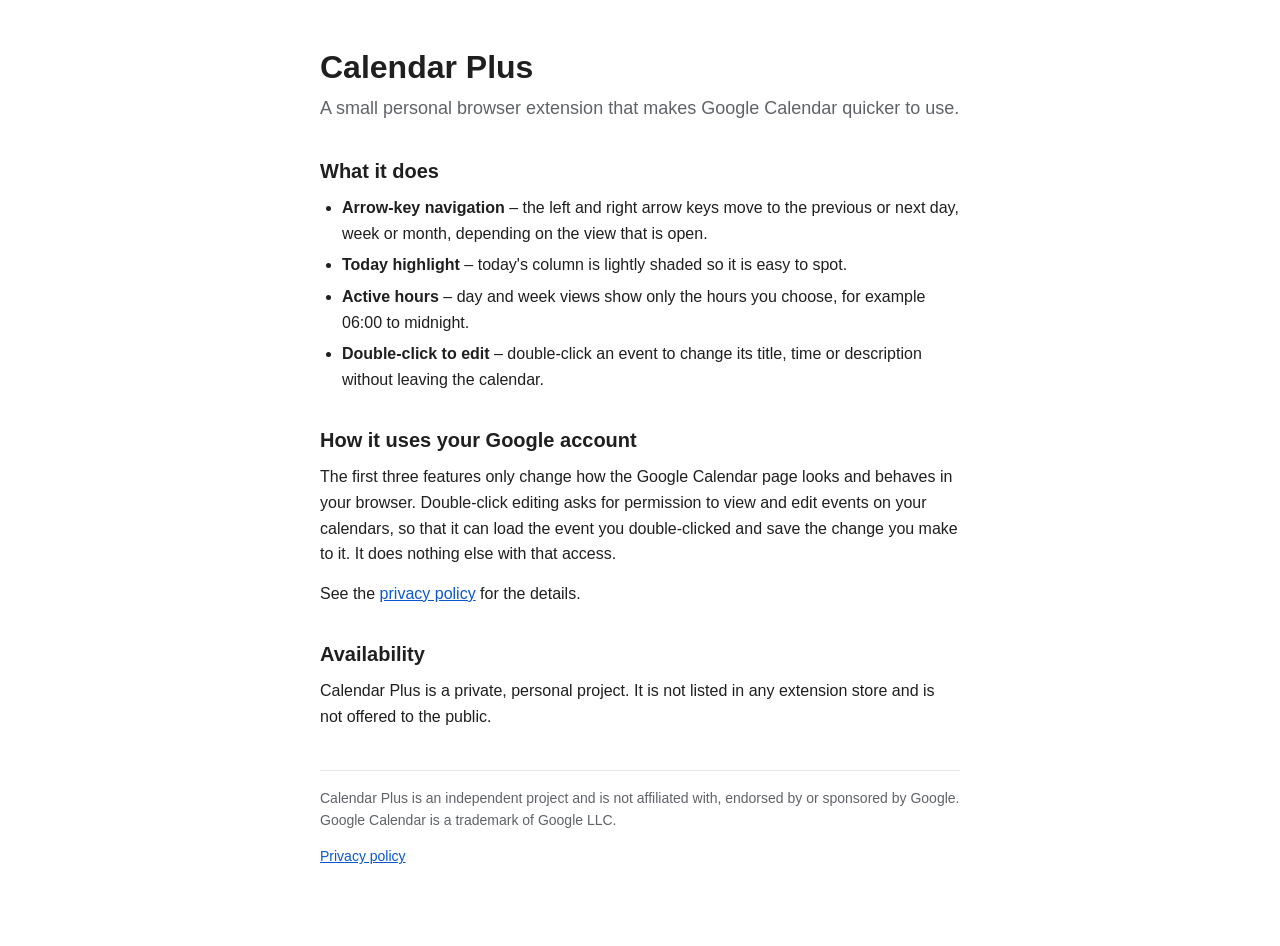
==== index.html @ 3b720a1b "Add Calendar Plus homepage and privacy policy Co-Authored-By: Claude Fable 5.2 <noreply@anthropic.co" ====
<!doctype html>
<html lang="en">
<head>
  <meta charset="utf-8">
  <meta name="viewport" content="width=device-width, initial-scale=1">
  <title>Calendar Plus</title>
  <meta name="description" content="Calendar Plus is a personal browser extension that adds keyboard navigation, a today highlight, active hours and quick editing to Google Calendar.">
  <link rel="stylesheet" href="style.css">
</head>
<body>
  <main>
    <h1>Calendar Plus</h1>
    <p class="lead">A small personal browser extension that makes Google Calendar quicker to use.</p>

    <h2>What it does</h2>
    <ul>
      <li><strong>Arrow-key navigation</strong> – the left and right arrow keys move to the previous or next day, week or month, depending on the view that is open.</li>
      <li><strong>Today highlight</strong> – today's column is lightly shaded so it is easy to spot.</li>
      <li><strong>Active hours</strong> – day and week views show only the hours you choose, for example 06:00 to midnight.</li>
      <li><strong>Double-click to edit</strong> – double-click an event to change its title, time or description without leaving the calendar.</li>
    </ul>

    <h2>How it uses your Google account</h2>
    <p>The first three features only change how the Google Calendar page looks and behaves in your browser. Double-click editing asks for permission to view and edit events on your calendars, so that it can load the event you double-clicked and save the change you make to it. It does nothing else with that access.</p>
    <p>See the <a href="privacy.html">privacy policy</a> for the details.</p>

    <h2>Availability</h2>
    <p>Calendar Plus is a private, personal project. It is not listed in any extension store and is not offered to the public.</p>

    <footer>
      <p>Calendar Plus is an independent project and is not affiliated with, endorsed by or sponsored by Google. Google Calendar is a trademark of Google LLC.</p>
      <p><a href="privacy.html">Privacy policy</a></p>
    </footer>
  </main>
</body>
</html>
---- style.css ----
:root {
  color-scheme: light dark;
  --bg: #ffffff;
  --fg: #1f1f1f;
  --muted: #5f6368;
  --line: #e3e5e8;
  --accent: #0b57d0;
}
@media (prefers-color-scheme: dark) {
  :root {
    --bg: #1e1f20;
    --fg: #e3e3e3;
    --muted: #a8abb0;
    --line: #3a3c3f;
    --accent: #a8c7fa;
  }
}
* { box-sizing: border-box; }
body {
  margin: 0;
  background: var(--bg);
  color: var(--fg);
  font: 16px/1.6 "Segoe UI", Roboto, Helvetica, Arial, sans-serif;
}
main {
  max-width: 680px;
  margin: 0 auto;
  padding: 48px 20px 64px;
}
h1 { font-size: 32px; line-height: 1.2; margin: 0 0 8px; }
h2 { font-size: 20px; margin: 32px 0 8px; }
p, ul { margin: 0 0 14px; }
ul { padding-left: 22px; }
li { margin-bottom: 6px; }
.lead { color: var(--muted); font-size: 18px; margin-bottom: 24px; }
a { color: var(--accent); }
code {
  font: 14px/1.4 Consolas, "Cascadia Mono", monospace;
  padding: 1px 5px;
  border-radius: 4px;
  border: 1px solid var(--line);
}
footer {
  margin-top: 40px;
  padding-top: 16px;
  border-top: 1px solid var(--line);
  color: var(--muted);
  font-size: 14px;
}
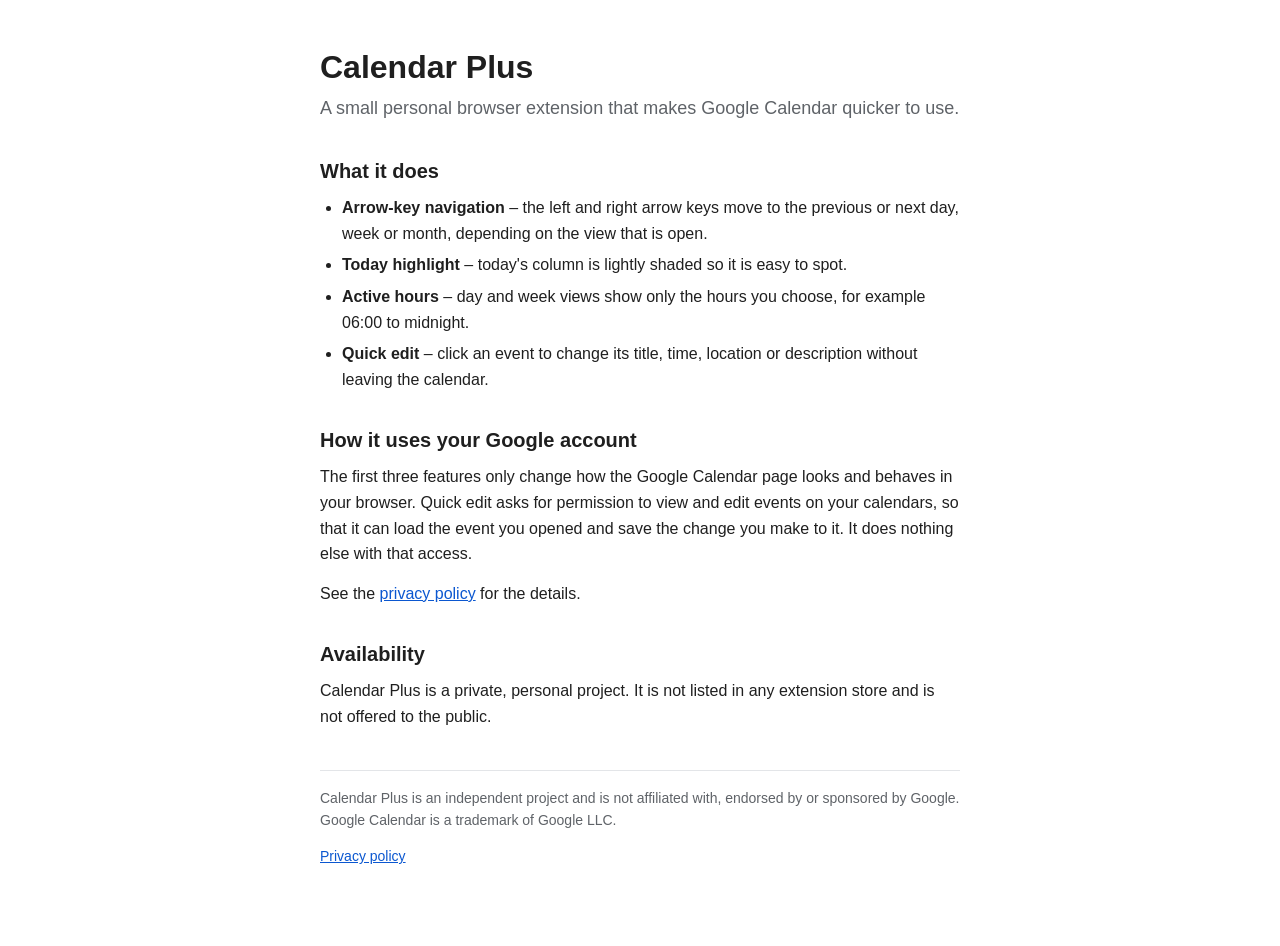
==== commit 96cd3d39: "Update wording: quick edit and location Co-Authored-By: Claude Fable 5.2 <noreply@anthropic.com>" ====
--- a/index.html
+++ b/index.html
@@ -17,11 +17,11 @@
       <li><strong>Arrow-key navigation</strong> – the left and right arrow keys move to the previous or next day, week or month, depending on the view that is open.</li>
       <li><strong>Today highlight</strong> – today's column is lightly shaded so it is easy to spot.</li>
       <li><strong>Active hours</strong> – day and week views show only the hours you choose, for example 06:00 to midnight.</li>
-      <li><strong>Double-click to edit</strong> – double-click an event to change its title, time or description without leaving the calendar.</li>
+      <li><strong>Quick edit</strong> – click an event to change its title, time, location or description without leaving the calendar.</li>
     </ul>
 
     <h2>How it uses your Google account</h2>
-    <p>The first three features only change how the Google Calendar page looks and behaves in your browser. Double-click editing asks for permission to view and edit events on your calendars, so that it can load the event you double-clicked and save the change you make to it. It does nothing else with that access.</p>
+    <p>The first three features only change how the Google Calendar page looks and behaves in your browser. Quick edit asks for permission to view and edit events on your calendars, so that it can load the event you opened and save the change you make to it. It does nothing else with that access.</p>
     <p>See the <a href="privacy.html">privacy policy</a> for the details.</p>
 
     <h2>Availability</h2>
